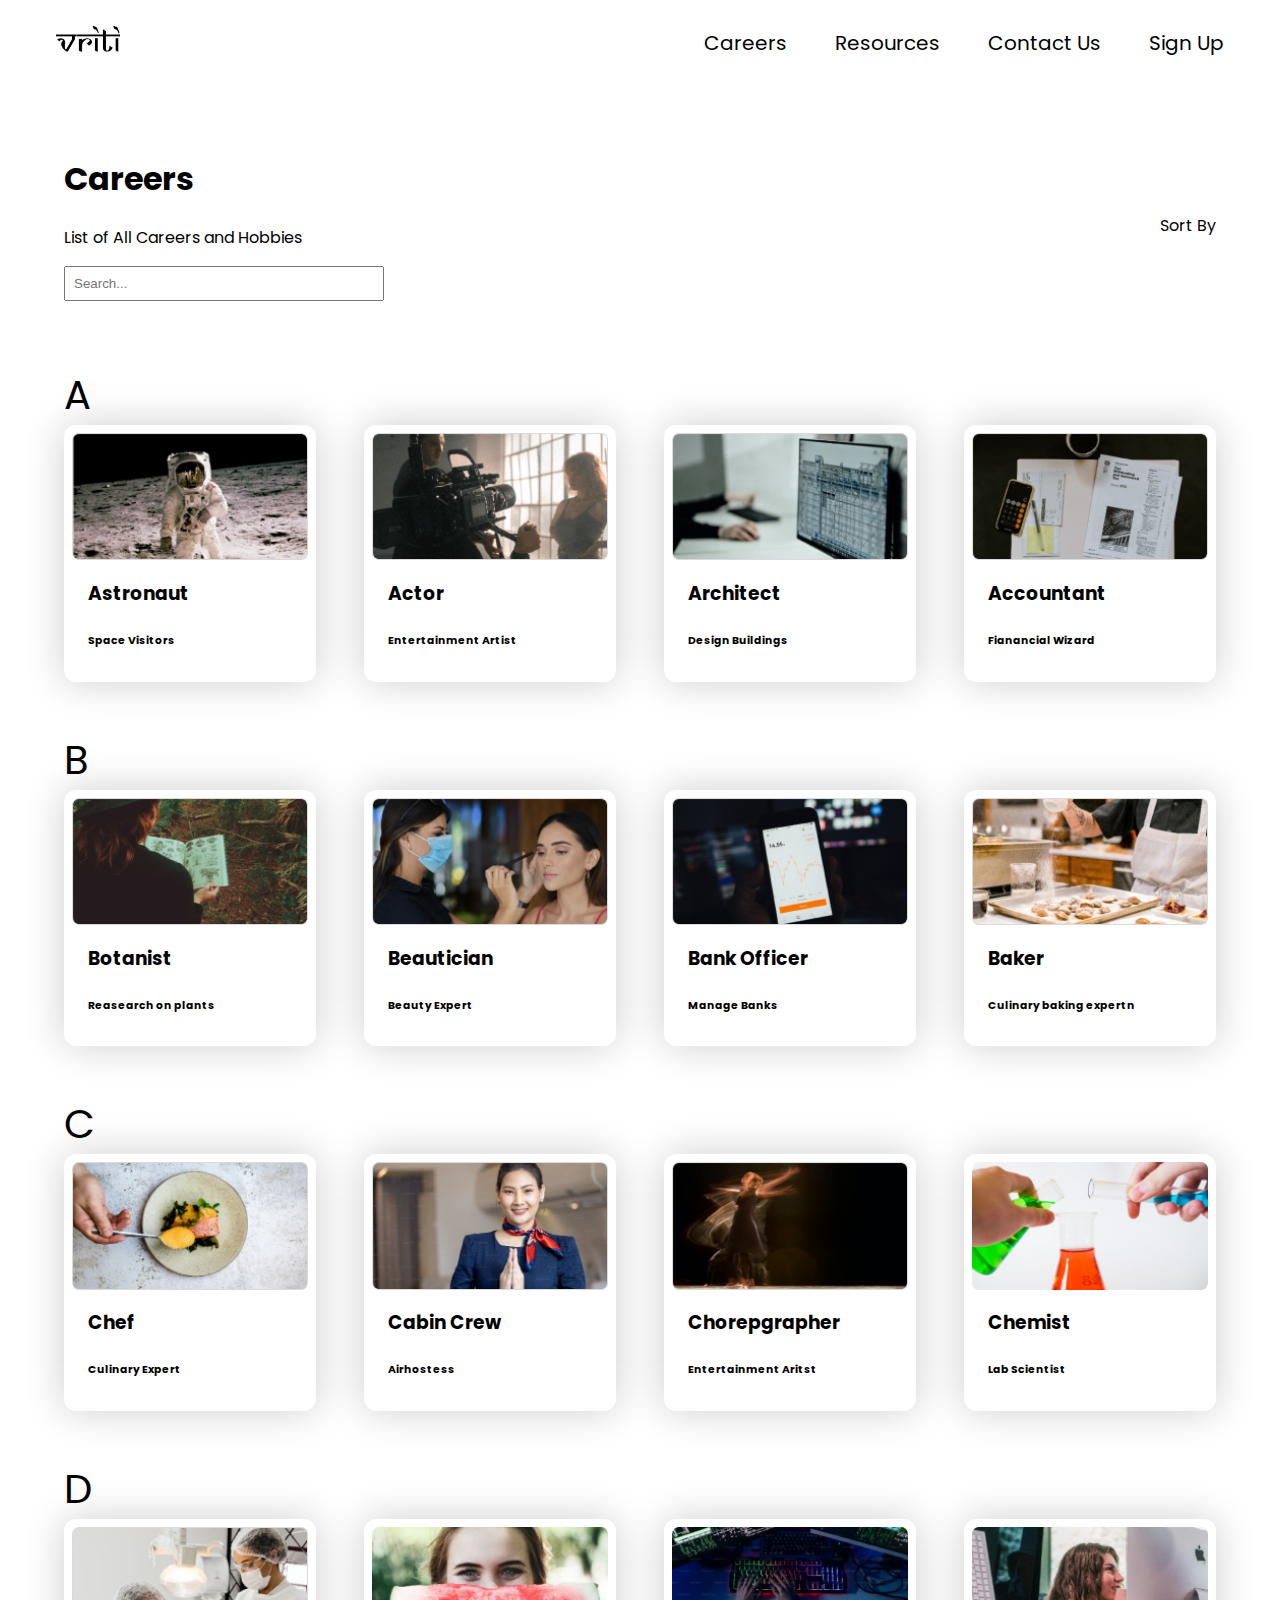
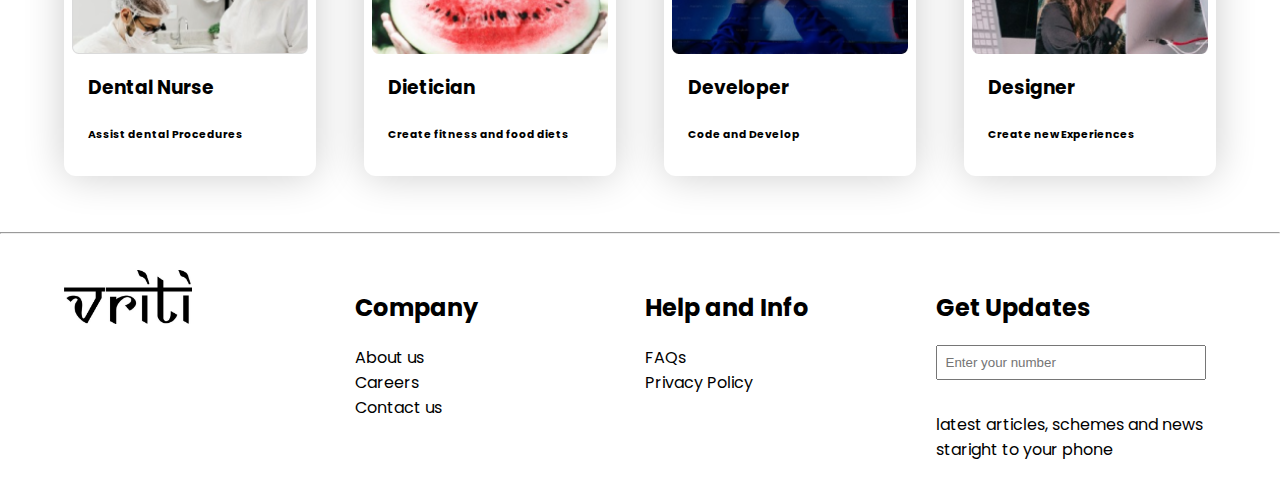
==== careers.html @ e6e47802 "first commit" ====
<!DOCTYPE html>
<html lang="en">
<head>
    <meta charset="UTF-8">
    <meta name="viewport" content="width=device-width, initial-scale=1.0">
    <title>Document</title>
    <link rel="stylesheet" href="style.css">

    <style>
        .card{
            width: 20vw;
            border-radius: 12px;
            box-shadow: 0 0px 40px rgba(0, 0, 0, 0.2);
            padding: 8px 8px;
        }
        
        .card img{
            margin: auto;
            display: flex;
            justify-content: center;
            width: 100%;
        }

        .card h3,h6{
            margin-left: 16px;

        }

        .a, .b, .c, .d{
            gap : 48px;
            display: flex;
            margin-bottom: 48px;
        }

        .at{
            max-width: 1440px;
            display: flex;
            padding: 0px 64px ;
            flex-direction: column;
            justify-content: center;
            margin: auto;
        }

        


    </style>
</head>
<body>
    
    <div class="navbar" style=" font-size:20px; display: flex; justify-content: space-between; align-items: center; padding: 4px 32px; margin:4px 24px;">

        <div class="logo">
           <a href="index.html"><img src="images/logo.png" alt="" width="64px"></a>
        </div>
            <ul  style = "display: flex; list-style-type: none;
            gap: 48px;
            ">
                <a class = "li" href = "careers.html">Careers</a>
                <li class = "li">Resources</li>
                <a class = "li" href = "contact.html">Contact Us</a>
                <a class = "li" href = "signup.html">Sign Up</a>
            </ul>
    </div>

    <div class = carrer_head style = "display: flex; align-items: center; justify-content: space-between; padding: 48px 64px;">
        <div>
            <h1>Careers</h1>
            <p>List of All Careers and Hobbies</p>
            <div id="search-container">
                <input type="text" id="search-input" style = "width: 25vw;" placeholder="Search...">
            </div>
        </div>

        <div>
            Sort By
        </div>
    </div>


   

    <div class = "at">

        <div style="font-size:40px;">
            A
        </div>
        <div class="a">
            <div class="card">
                <img src="images/astro.png" alt="astronaut">
                <h3>Astronaut</h3>
                <h6>Space Visitors</h6>
            </div>
    
            <div class="card">
                <img src="images/Rectangle 44-1.png" alt="astronaut">
                <h3>Actor</h3>
                <h6>Entertainment Artist</h6>
            </div>
    
            <div class="card">
                <img src="images/Rectangle 44-3.png" alt="astronaut">
                <h3>Architect</h3>
                <h6>Design Buildings</h6>
            </div>
    
            <div class="card">
                <img src="images/Rectangle 44-2.png" alt="astronaut">
                <h3>Accountant</h3>
                <h6>Fianancial Wizard</h6>
            </div>
        </div>
    </div>

  
  

    <div class = "at">

        <div style="font-size:40px;">
            B
        </div>
        <div class="a">
            <div class="card">
                <img src="images/Rectangle 45.png" alt="astronaut">
                <h3>Botanist</h3>
                <h6>Reasearch on plants</h6>
            </div>
    
            <div class="card">
                <img src="images/Rectangle 44-4.png" alt="astronaut">
                <h3>Beautician</h3>
                <h6>Beauty Expert</h6>
            </div>
    
            <div class="card">
                <img src="images/Rectangle 44-6.png" alt="astronaut">
                <h3>Bank Officer</h3>
                <h6>Manage Banks</h6>
            </div>
    
            <div class="card">
                <img src="images/Rectangle 44-5.png" alt="astronaut">
                <h3>Baker</h3>
                <h6>Culinary baking expertn</h6>
            </div>
        </div>
    </div>


    <div class = "at">

        <div style="font-size:40px;">
            C
        </div>
        <div class="a">
            <div class="card">
                <img src="images/CandD/Rectangle 44-7.png" alt="astronaut">
                <h3>Chef</h3>
                <h6>Culinary Expert</h6>
            </div>
    
            <div class="card">
                <img src="images/CandD/Rectangle 44-8.png" alt="astronaut">
                <h3>Cabin Crew</h3>
                <h6>Airhostess</h6>
            </div>
    
            <div class="card">
                <img src="images/CandD/Rectangle 44-10.png" alt="astronaut">
                <h3>Chorepgrapher</h3>
                <h6>Entertainment Aritst</h6>
            </div>
    
            <div class="card">
                <img src="images/CandD/Rectangle 44-9.png" alt="astronaut">
                <h3>Chemist</h3>
                <h6>Lab Scientist</h6>
            </div>
        </div>
    </div>


    <div class = "at">

        <div style="font-size:40px;">
            D
        </div>
        <div class="a">
            <div class="card">
                <img src="images/CandD/Rectangle 44-11.png" alt="astronaut">
                <h3>Dental Nurse</h3>
                <h6>Assist dental Procedures</h6>
            </div>
    
            <div class="card">
                <img src="images/Rectangle 44-12.png" alt="astronaut">
                <h3>Dietician</h3>
                <h6>Create fitness and food diets</h6>
            </div>
    
            <div class="card">
                <img src="images/Rectangle 44-14.png" alt="astronaut">
                <h3>Developer</h3>
                <h6>Code and Develop</h6>
            </div>
    
            <div class="card">
                <img src="images/Rectangle 44-13.png" alt="astronaut">
                <h3>Designer</h3>
                <h6>Create new Experiences</h6>
            </div>
        </div>
    </div>



    <hr>

    <footer style="max-width: 1440px; padding: 24px 64px;">
        <div class="footer-columns">
            <div class="column">
                <!-- You can replace the following with your logo -->
                <img src="images/logo.png" alt="Vritti Logo" style="max-width: 100%; height: auto; width:128px">
            </div>

            <div class="column">
                <h2>Company</h2>
                <ul>
                    <li>About us</li>
                    <li>Careers</li>
                    <li>Contact us</li>
                </ul>
            </div>

            <div class="column">
                <h2>Help and Info</h2>
                <ul>
                    <li>FAQs</li>
                    <li>Privacy Policy</li>
                </ul>
            </div>

            <div class="column">
                <h2>Get Updates</h2>
                <input type="text" placeholder="Enter your number">
                <p>latest articles, schemes and news<br> staright to your phone</p>
            </div>
        </div>
    </footer>


</body>
</html>
---- style.css ----
@import url('https://fonts.googleapis.com/css2?family=Poppins:wght@300&display=swap');



body {
    font-family: 'Poppins', sans-serif;
    margin: 0px; padding: 0px; 

}
a{
    text-decoration: none;
    color: inherit;
}

a:hover{
    text-decoration: underline;
}
form {
    max-width: 1440px;
    margin: auto;
}
label {
    display: block;
    margin-bottom: 8px;
}
input, textarea {
    width: 100%;
    padding: 8px;
    margin-bottom: 16px; 
    box-sizing: border-box;
}
input[type="date"] {
    padding: 6px;
}
button {
    background-color: #000;
    color: white;
    padding: 10px 15px;
    border: none;
    border-radius: 16px;
    cursor: pointer;
    display: flex;
    margin: auto;
    padding : 12px 48px ;
    text-align: center;
    font-size: 20px;
    box-shadow: 0 0px 28px rgba(0, 0, 0, 0.3);
    transition: background-color 0.2s
}

button:hover{
    background-color:white;
    color:black;
}

#form {
    max-width: 1440px;
    margin: auto;
    padding: 50px 100px;
    border-radius: 10px;
    box-shadow: 0 0px 28px rgba(1, 1, 1, 0.3);
}

.first, .second {
    display: flex;
    justify-content: space-between;
    gap: 48px;
}

.li:hover{
    text-decoration: underline;

}

footer {
    margin-top: 12px;
    padding: 20px;
}

.footer-columns {
    display: flex;
    justify-content: space-between;
    flex-wrap: wrap;
}

.column {
    flex: 1;
    margin-right: 20px;
}

.column ul {
list-style-type: none;
padding: 0;
margin: 0;
}

.column li {
text-align: left;
}

.column:last-child {
    margin-right: 10px;
}
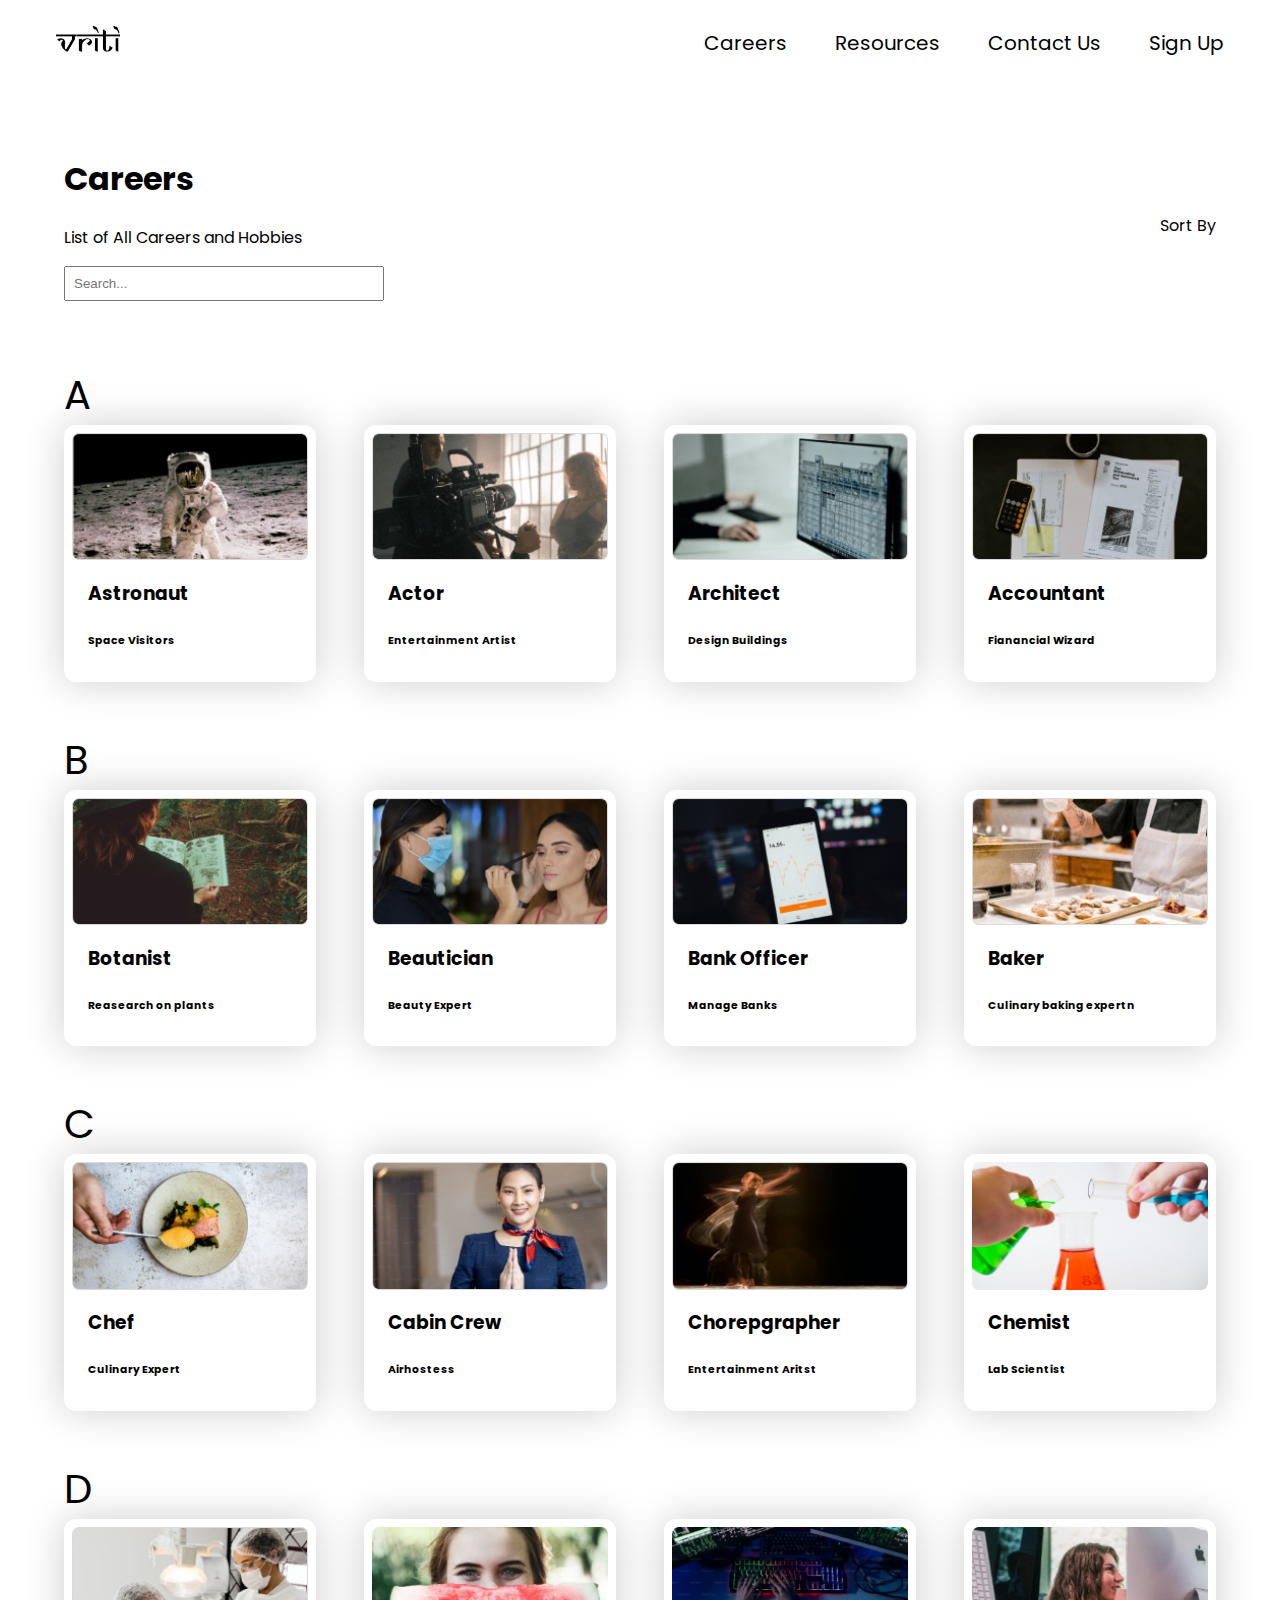
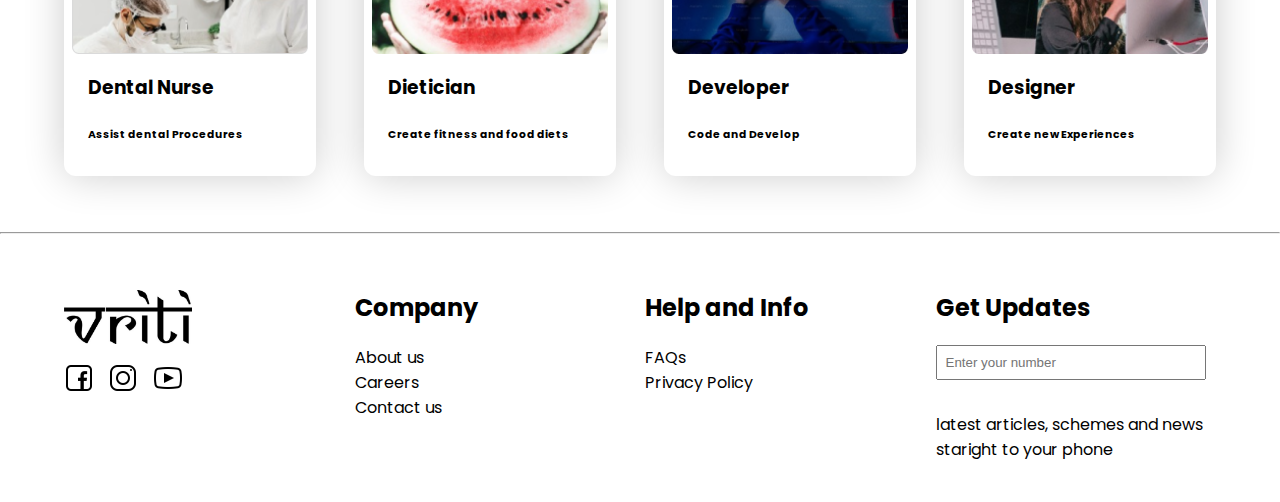
==== commit 6b45495e: "Added: Favicons and Icons" ====
--- a/careers.html
+++ b/careers.html
@@ -3,8 +3,9 @@
 <head>
     <meta charset="UTF-8">
     <meta name="viewport" content="width=device-width, initial-scale=1.0">
-    <title>Document</title>
+    <title>Vriti - Careers</title>
     <link rel="stylesheet" href="style.css">
+    <link rel="icon" type="image/x-icon" href="/images/favicon/V.png">
 
     <style>
         .card{
@@ -217,38 +218,44 @@
 
     <hr>
 
-    <footer style="max-width: 1440px; padding: 24px 64px;">
-        <div class="footer-columns">
-            <div class="column">
-                <!-- You can replace the following with your logo -->
-                <img src="images/logo.png" alt="Vritti Logo" style="max-width: 100%; height: auto; width:128px">
-            </div>
-
-            <div class="column">
-                <h2>Company</h2>
-                <ul>
-                    <li>About us</li>
-                    <li>Careers</li>
-                    <li>Contact us</li>
-                </ul>
-            </div>
-
-            <div class="column">
-                <h2>Help and Info</h2>
-                <ul>
-                    <li>FAQs</li>
-                    <li>Privacy Policy</li>
-                </ul>
-            </div>
-
-            <div class="column">
-                <h2>Get Updates</h2>
-                <input type="text" placeholder="Enter your number">
-                <p>latest articles, schemes and news<br> staright to your phone</p>
-            </div>
-        </div>
-    </footer>
-
+   
+<footer style="max-width: 1440px; padding: 24px 64px;">
+    <div class="footer-columns">
+        <div class="column">
+            <!-- You can replace the following with your logo -->
+            <img src="images/logo.png" alt="Vritti Logo" style="max-width: 100%; height: auto; width:128px; margin-top: 20px;">
+            <div class = "icons" style="margin-top: 12px; gap: 12px; display: flex; flex-direction: row;">
+                <img src="images/Icons/icons8-facebook-64.png" alt="" width="32px">
+                <img src="images/Icons/icons8-insta-64.png" alt="" width="32px">
+                <img src="images/Icons/icons8-youtube-64.png" alt="" width="32px">
+
+            </div>
+        </div>
+
+        <div class="column">
+            <h2>Company</h2>
+            <ul>
+                <li>About us</li>
+                <li>Careers</li>
+                <li>Contact us</li>
+            </ul>
+        </div>
+
+        <div class="column">
+            <h2>Help and Info</h2>
+            <ul>
+                <li>FAQs</li>
+                <li>Privacy Policy</li>
+            </ul>
+        </div>
+
+        <div class="column">
+            <h2>Get Updates</h2>
+            <input type="text" placeholder="Enter your number">
+            <p>latest articles, schemes and news<br> staright to your phone</p>
+        </div>
+    </div>
+</footer>
 
 </body>
 </html>